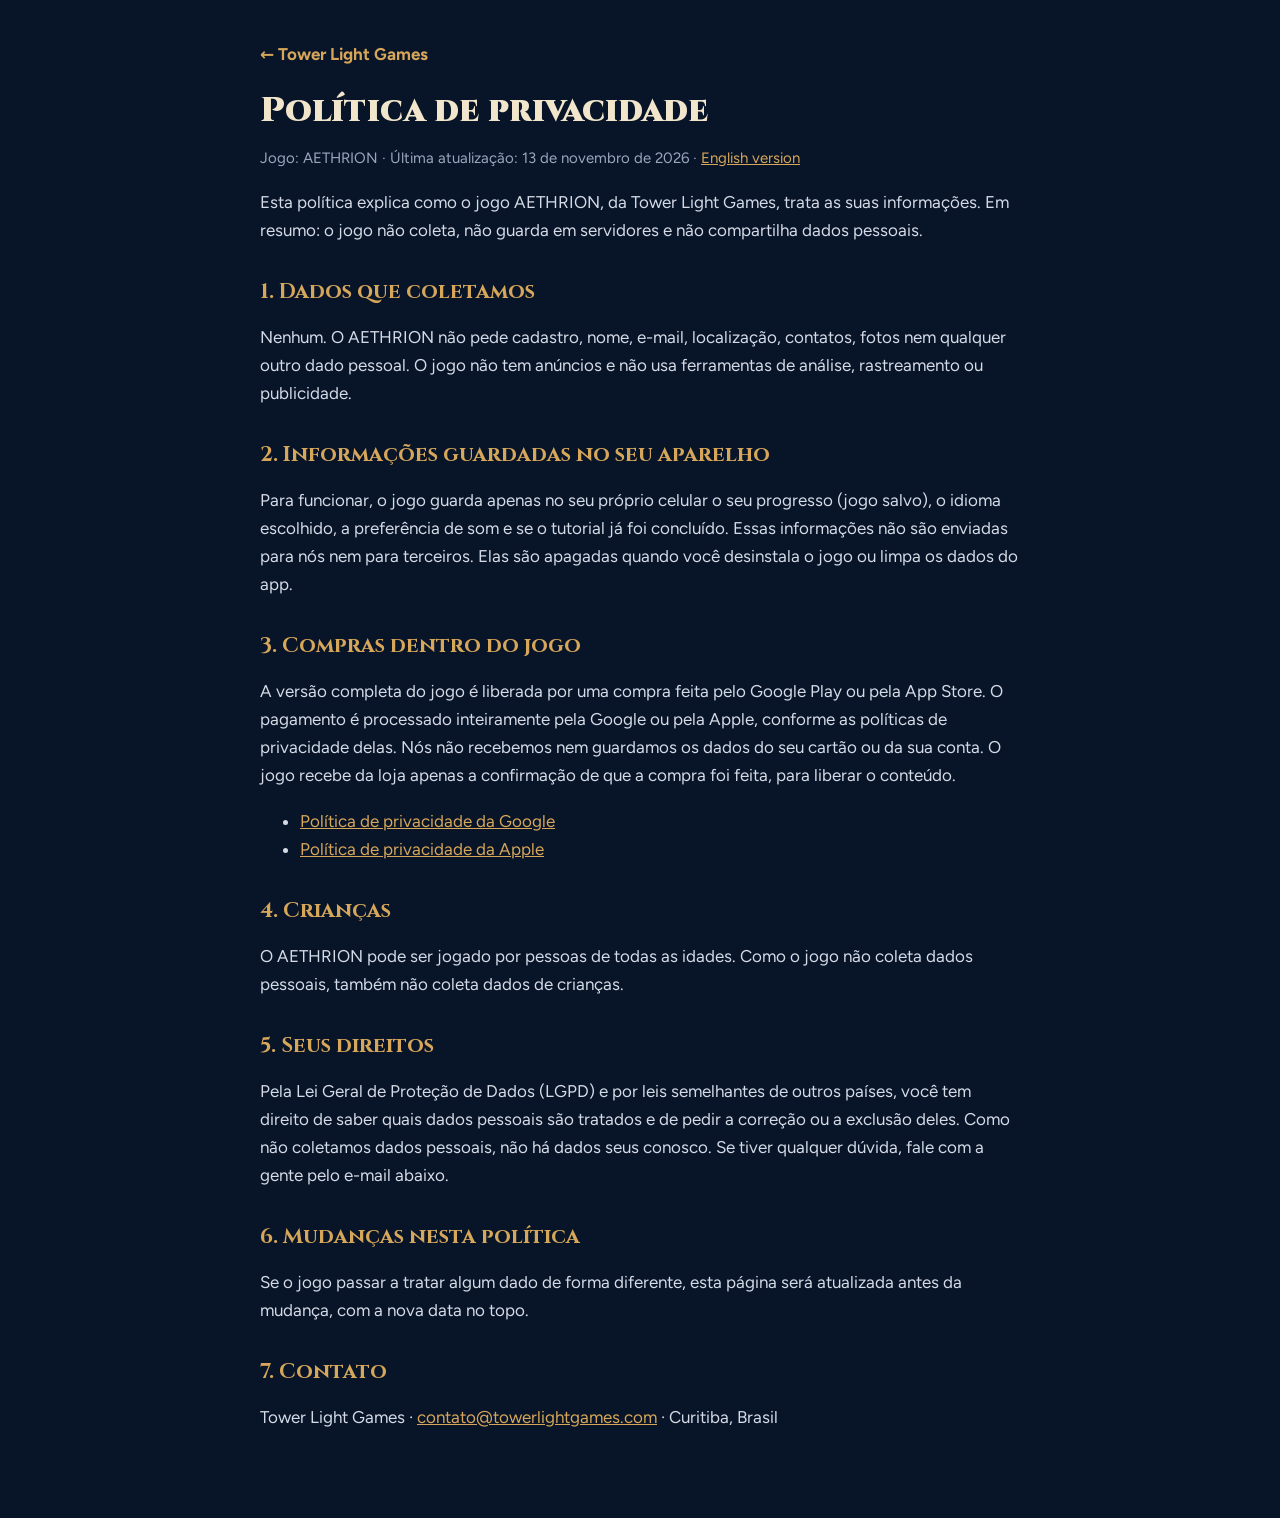
==== privacidade.html @ b9bf5fb4 "Site da Tower Light Games com política de privacidade Co-Authored-By: Claude Opus 5.5 <noreply@anthr" ====
<!DOCTYPE html>
<html lang="pt-BR">
<head>
<meta charset="utf-8">
<meta name="viewport" content="width=device-width, initial-scale=1">
<title>Política de privacidade · Tower Light Games</title>
<link rel="icon" href="img/favicon.png">
<style>
@font-face{font-family:Cinzel;font-weight:700;font-display:swap;src:url(fonts/cinzel-latin-700-normal.ttf)}
@font-face{font-family:Cinzel;font-weight:900;font-display:swap;src:url(fonts/cinzel-latin-900-normal.ttf)}
@font-face{font-family:Figtree;font-weight:400;font-display:swap;src:url(fonts/figtree-latin-400-normal.woff2)}
@font-face{font-family:Figtree;font-weight:600;font-display:swap;src:url(fonts/figtree-latin-600-normal.woff2)}
@font-face{font-family:Figtree;font-weight:700;font-display:swap;src:url(fonts/figtree-latin-700-normal.woff2)}
@font-face{font-family:Figtree;font-weight:800;font-display:swap;src:url(fonts/figtree-latin-800-normal.woff2)}
</style>
<style>
body{margin:0;background:#081428;color:#f1e6cc;font:17px/1.65 Figtree,system-ui,sans-serif}
main{max-width:760px;margin:0 auto;padding:40px 22px 70px}
a{color:#d6a75a}
.voltar{display:inline-block;margin-bottom:24px;font-weight:700;text-decoration:none}
h1{font:900 34px/1.15 Cinzel,serif;margin:0 0 6px}
h2{font:700 21px Cinzel,serif;margin:34px 0 8px;color:#d6a75a}
p,li{color:#d5dbe6}
.data{color:#9aa6bd;font-size:15px}
</style>
</head>
<body><main>
<a class="voltar" href="index.html">← Tower Light Games</a>
<h1>Política de privacidade</h1>
<p class="data">Jogo: AETHRION · Última atualização: 13 de novembro de 2026 · <a href="privacy.html">English version</a></p>
<p>Esta política explica como o jogo AETHRION, da Tower Light Games, trata as suas informações. Em resumo: o jogo não coleta, não guarda em servidores e não compartilha dados pessoais.</p>
<h2>1. Dados que coletamos</h2>
<p>Nenhum. O AETHRION não pede cadastro, nome, e-mail, localização, contatos, fotos nem qualquer outro dado pessoal. O jogo não tem anúncios e não usa ferramentas de análise, rastreamento ou publicidade.</p>
<h2>2. Informações guardadas no seu aparelho</h2>
<p>Para funcionar, o jogo guarda apenas no seu próprio celular o seu progresso (jogo salvo), o idioma escolhido, a preferência de som e se o tutorial já foi concluído. Essas informações não são enviadas para nós nem para terceiros. Elas são apagadas quando você desinstala o jogo ou limpa os dados do app.</p>
<h2>3. Compras dentro do jogo</h2>
<p>A versão completa do jogo é liberada por uma compra feita pelo Google Play ou pela App Store. O pagamento é processado inteiramente pela Google ou pela Apple, conforme as políticas de privacidade delas. Nós não recebemos nem guardamos os dados do seu cartão ou da sua conta. O jogo recebe da loja apenas a confirmação de que a compra foi feita, para liberar o conteúdo.</p>
<ul>
<li><a href="https://policies.google.com/privacy" rel="noopener">Política de privacidade da Google</a></li>
<li><a href="https://www.apple.com/br/legal/privacy/" rel="noopener">Política de privacidade da Apple</a></li>
</ul>
<h2>4. Crianças</h2>
<p>O AETHRION pode ser jogado por pessoas de todas as idades. Como o jogo não coleta dados pessoais, também não coleta dados de crianças.</p>
<h2>5. Seus direitos</h2>
<p>Pela Lei Geral de Proteção de Dados (LGPD) e por leis semelhantes de outros países, você tem direito de saber quais dados pessoais são tratados e de pedir a correção ou a exclusão deles. Como não coletamos dados pessoais, não há dados seus conosco. Se tiver qualquer dúvida, fale com a gente pelo e-mail abaixo.</p>
<h2>6. Mudanças nesta política</h2>
<p>Se o jogo passar a tratar algum dado de forma diferente, esta página será atualizada antes da mudança, com a nova data no topo.</p>
<h2>7. Contato</h2>
<p>Tower Light Games · <a href="mailto:contato@towerlightgames.com">contato@towerlightgames.com</a> · Curitiba, Brasil</p>
</main></body></html>
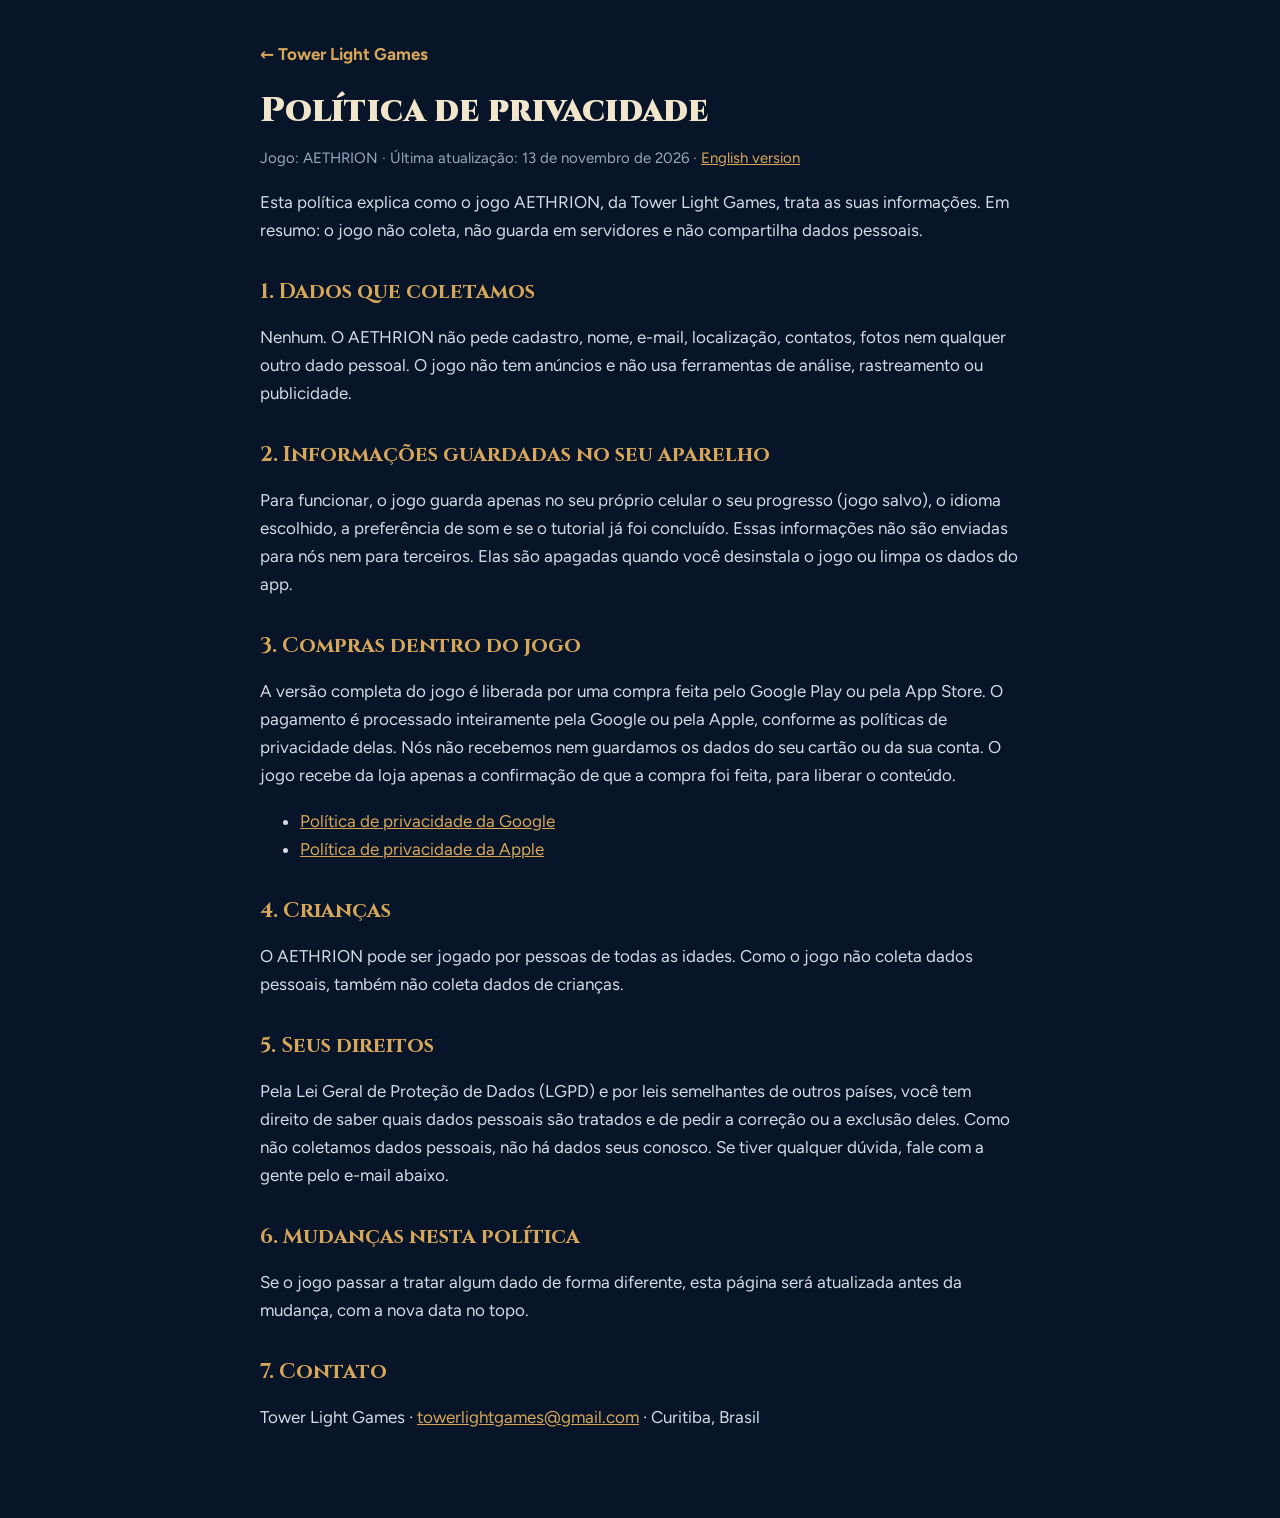
==== commit 19729a2e: "Contato da produtora: towerlightgames@gmail.com Co-Authored-By: Claude Opus 5.5 <noreply@anthropic.c" ====
--- a/privacidade.html
+++ b/privacidade.html
@@ -46,5 +46,5 @@
 <h2>6. Mudanças nesta política</h2>
 <p>Se o jogo passar a tratar algum dado de forma diferente, esta página será atualizada antes da mudança, com a nova data no topo.</p>
 <h2>7. Contato</h2>
-<p>Tower Light Games · <a href="mailto:contato@towerlightgames.com">contato@towerlightgames.com</a> · Curitiba, Brasil</p>
+<p>Tower Light Games · <a href="mailto:towerlightgames@gmail.com">towerlightgames@gmail.com</a> · Curitiba, Brasil</p>
 </main></body></html>
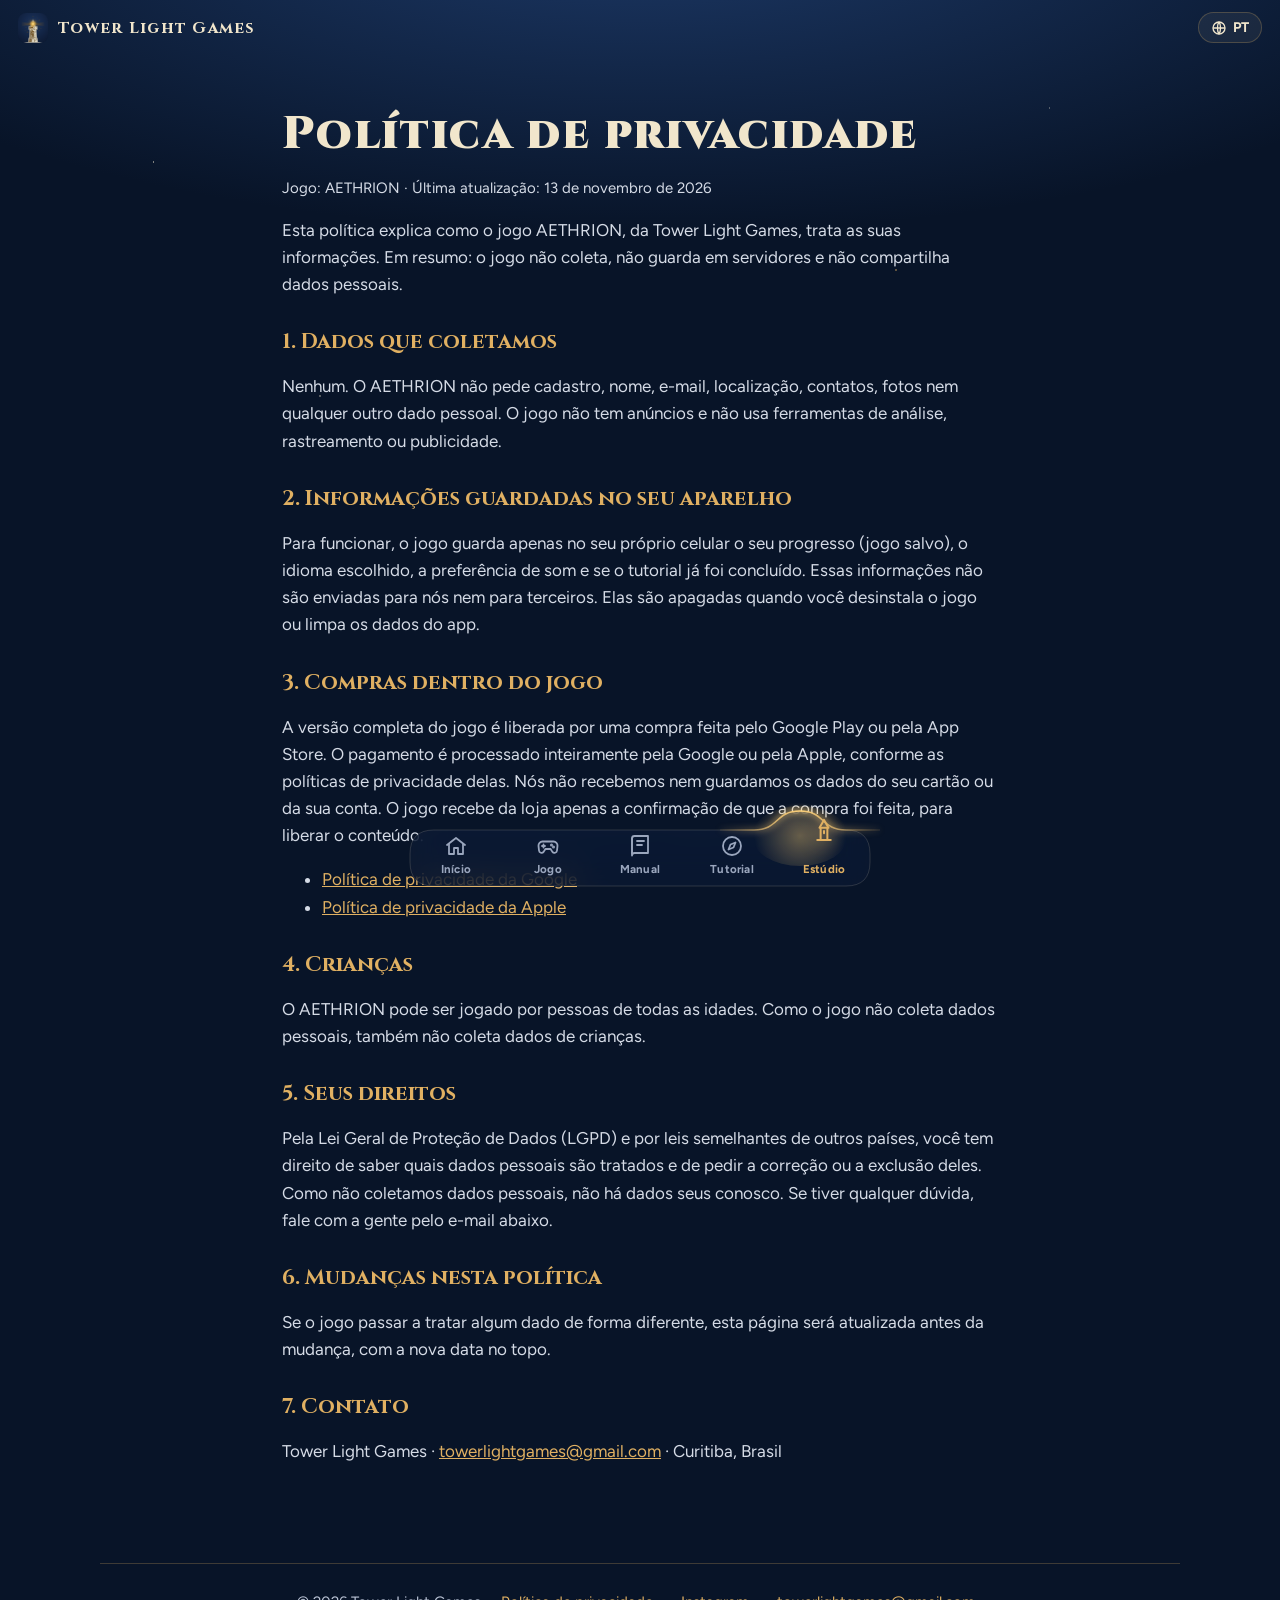
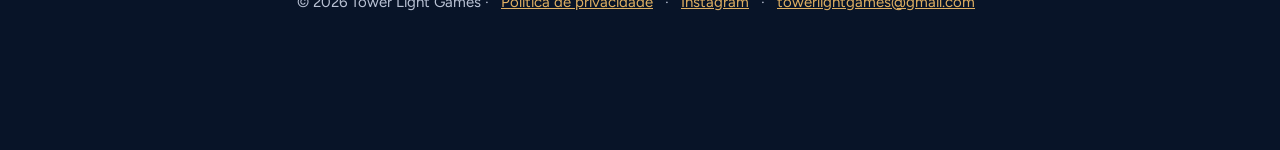
==== commit 66aa4650: "Novo site: menu de vidro, manual com os cards do jogo, tutorial ilustrado e 6 idiomas Co-Authored-By" ====
--- a/privacidade.html
+++ b/privacidade.html
@@ -2,49 +2,35 @@
 <html lang="pt-BR">
 <head>
 <meta charset="utf-8">
-<meta name="viewport" content="width=device-width, initial-scale=1">
+<meta name="viewport" content="width=device-width, initial-scale=1, viewport-fit=cover">
 <title>Política de privacidade · Tower Light Games</title>
+<meta name="description" content="Tower Light Games é um estúdio indie brasileiro de jogos de fantasia para celular. Conheça AETHRION, nosso tower defense.">
+<meta name="theme-color" content="#081428">
 <link rel="icon" href="img/favicon.png">
-<style>
-@font-face{font-family:Cinzel;font-weight:700;font-display:swap;src:url(fonts/cinzel-latin-700-normal.ttf)}
-@font-face{font-family:Cinzel;font-weight:900;font-display:swap;src:url(fonts/cinzel-latin-900-normal.ttf)}
-@font-face{font-family:Figtree;font-weight:400;font-display:swap;src:url(fonts/figtree-latin-400-normal.woff2)}
-@font-face{font-family:Figtree;font-weight:600;font-display:swap;src:url(fonts/figtree-latin-600-normal.woff2)}
-@font-face{font-family:Figtree;font-weight:700;font-display:swap;src:url(fonts/figtree-latin-700-normal.woff2)}
-@font-face{font-family:Figtree;font-weight:800;font-display:swap;src:url(fonts/figtree-latin-800-normal.woff2)}
-</style>
-<style>
-body{margin:0;background:#081428;color:#f1e6cc;font:17px/1.65 Figtree,system-ui,sans-serif}
-main{max-width:760px;margin:0 auto;padding:40px 22px 70px}
-a{color:#d6a75a}
-.voltar{display:inline-block;margin-bottom:24px;font-weight:700;text-decoration:none}
-h1{font:900 34px/1.15 Cinzel,serif;margin:0 0 6px}
-h2{font:700 21px Cinzel,serif;margin:34px 0 8px;color:#d6a75a}
-p,li{color:#d5dbe6}
-.data{color:#9aa6bd;font-size:15px}
-</style>
+<link rel="apple-touch-icon" href="img/apple-touch-icon.png">
+<meta property="og:title" content="Política de privacidade · Tower Light Games">
+<meta property="og:description" content="Tower Light Games é um estúdio indie brasileiro de jogos de fantasia para celular. Conheça AETHRION, nosso tower defense.">
+<meta property="og:image" content="https://towerlightgames.com/img/aethrion_icone.jpg">
+<link rel="stylesheet" href="assets/site.css">
 </head>
-<body><main>
-<a class="voltar" href="index.html">← Tower Light Games</a>
-<h1>Política de privacidade</h1>
-<p class="data">Jogo: AETHRION · Última atualização: 13 de novembro de 2026 · <a href="privacy.html">English version</a></p>
-<p>Esta política explica como o jogo AETHRION, da Tower Light Games, trata as suas informações. Em resumo: o jogo não coleta, não guarda em servidores e não compartilha dados pessoais.</p>
-<h2>1. Dados que coletamos</h2>
-<p>Nenhum. O AETHRION não pede cadastro, nome, e-mail, localização, contatos, fotos nem qualquer outro dado pessoal. O jogo não tem anúncios e não usa ferramentas de análise, rastreamento ou publicidade.</p>
-<h2>2. Informações guardadas no seu aparelho</h2>
-<p>Para funcionar, o jogo guarda apenas no seu próprio celular o seu progresso (jogo salvo), o idioma escolhido, a preferência de som e se o tutorial já foi concluído. Essas informações não são enviadas para nós nem para terceiros. Elas são apagadas quando você desinstala o jogo ou limpa os dados do app.</p>
-<h2>3. Compras dentro do jogo</h2>
-<p>A versão completa do jogo é liberada por uma compra feita pelo Google Play ou pela App Store. O pagamento é processado inteiramente pela Google ou pela Apple, conforme as políticas de privacidade delas. Nós não recebemos nem guardamos os dados do seu cartão ou da sua conta. O jogo recebe da loja apenas a confirmação de que a compra foi feita, para liberar o conteúdo.</p>
-<ul>
-<li><a href="https://policies.google.com/privacy" rel="noopener">Política de privacidade da Google</a></li>
-<li><a href="https://www.apple.com/br/legal/privacy/" rel="noopener">Política de privacidade da Apple</a></li>
-</ul>
-<h2>4. Crianças</h2>
-<p>O AETHRION pode ser jogado por pessoas de todas as idades. Como o jogo não coleta dados pessoais, também não coleta dados de crianças.</p>
-<h2>5. Seus direitos</h2>
-<p>Pela Lei Geral de Proteção de Dados (LGPD) e por leis semelhantes de outros países, você tem direito de saber quais dados pessoais são tratados e de pedir a correção ou a exclusão deles. Como não coletamos dados pessoais, não há dados seus conosco. Se tiver qualquer dúvida, fale com a gente pelo e-mail abaixo.</p>
-<h2>6. Mudanças nesta política</h2>
-<p>Se o jogo passar a tratar algum dado de forma diferente, esta página será atualizada antes da mudança, com a nova data no topo.</p>
-<h2>7. Contato</h2>
-<p>Tower Light Games · <a href="mailto:towerlightgames@gmail.com">towerlightgames@gmail.com</a> · Curitiba, Brasil</p>
-</main></body></html>
+<body data-pagina="privacidade" data-titulo="priv" data-padrao="pt">
+<main>
+<section class="pagina texto">
+  <h1 data-i="titulo" style="font-size:clamp(30px,5vw,46px)">Política de privacidade</h1>
+  <p class="data" data-i="data">Jogo: AETHRION · Última atualização: 13 de novembro de 2026</p>
+  <p data-i="intro">Esta política explica como o jogo AETHRION, da Tower Light Games, trata as suas informações. Em resumo: o jogo não coleta, não guarda em servidores e não compartilha dados pessoais.</p>
+  <h3 data-i="s1t">1. Dados que coletamos</h3><p data-i="s1">Nenhum. O AETHRION não pede cadastro, nome, e-mail, localização, contatos, fotos nem qualquer outro dado pessoal. O jogo não tem anúncios e não usa ferramentas de análise, rastreamento ou publicidade.</p>
+  <h3 data-i="s2t">2. Informações guardadas no seu aparelho</h3><p data-i="s2">Para funcionar, o jogo guarda apenas no seu próprio celular o seu progresso (jogo salvo), o idioma escolhido, a preferência de som e se o tutorial já foi concluído. Essas informações não são enviadas para nós nem para terceiros. Elas são apagadas quando você desinstala o jogo ou limpa os dados do app.</p>
+  <h3 data-i="s3t">3. Compras dentro do jogo</h3><p data-i="s3">A versão completa do jogo é liberada por uma compra feita pelo Google Play ou pela App Store. O pagamento é processado inteiramente pela Google ou pela Apple, conforme as políticas de privacidade delas. Nós não recebemos nem guardamos os dados do seu cartão ou da sua conta. O jogo recebe da loja apenas a confirmação de que a compra foi feita, para liberar o conteúdo.</p>
+  <ul><li><a href="https://policies.google.com/privacy" rel="noopener" data-i="gpriv">Política de privacidade da Google</a></li><li><a href="https://www.apple.com/legal/privacy/" rel="noopener" data-i="apriv">Política de privacidade da Apple</a></li></ul>
+  <h3 data-i="s4t">4. Crianças</h3><p data-i="s4">O AETHRION pode ser jogado por pessoas de todas as idades. Como o jogo não coleta dados pessoais, também não coleta dados de crianças.</p>
+  <h3 data-i="s5t">5. Seus direitos</h3><p data-i="s5">Pela Lei Geral de Proteção de Dados (LGPD) e por leis semelhantes de outros países, você tem direito de saber quais dados pessoais são tratados e de pedir a correção ou a exclusão deles. Como não coletamos dados pessoais, não há dados seus conosco. Se tiver qualquer dúvida, fale com a gente pelo e-mail abaixo.</p>
+  <h3 data-i="s6t">6. Mudanças nesta política</h3><p data-i="s6">Se o jogo passar a tratar algum dado de forma diferente, esta página será atualizada antes da mudança, com a nova data no topo.</p>
+  <h3 data-i="s7t">7. Contato</h3><p>Tower Light Games · <a href="mailto:towerlightgames@gmail.com">towerlightgames@gmail.com</a> · <span data-i="cidade">Curitiba, Brasil</span></p>
+</section>
+</main>
+<footer>© 2026 Tower Light Games · <a href="privacidade.html" data-i="priv">Política de privacidade</a> · <a href="https://www.instagram.com/towerlightgames" rel="noopener">Instagram</a> · <a href="mailto:towerlightgames@gmail.com">towerlightgames@gmail.com</a></footer>
+<script src="assets/i18n.js"></script>
+<script src="assets/site.js"></script>
+</body>
+</html>
--- a/assets/site.css
+++ b/assets/site.css
@@ -0,0 +1,137 @@
+/* Tower Light Games: céu noturno azul-marinho com a luz dourada da torre */
+@font-face{font-family:Cinzel;font-weight:700;font-display:swap;src:url(../fonts/cinzel-latin-700-normal.ttf)}
+@font-face{font-family:Cinzel;font-weight:900;font-display:swap;src:url(../fonts/cinzel-latin-900-normal.ttf)}
+@font-face{font-family:Figtree;font-weight:400;font-display:swap;src:url(../fonts/figtree-latin-400-normal.woff2)}
+@font-face{font-family:Figtree;font-weight:600;font-display:swap;src:url(../fonts/figtree-latin-600-normal.woff2)}
+@font-face{font-family:Figtree;font-weight:700;font-display:swap;src:url(../fonts/figtree-latin-700-normal.woff2)}
+@font-face{font-family:Figtree;font-weight:800;font-display:swap;src:url(../fonts/figtree-latin-800-normal.woff2)}
+:root{--navy:#0f2140;--deep:#081428;--gold:#e0b062;--gold2:#c8862a;--cream:#f1e6cc;--soft:#b9c2d4;--line:rgba(224,176,98,.25);--glass:rgba(14,26,50,.62)}
+*{box-sizing:border-box}
+html{scroll-behavior:smooth;scroll-padding-top:70px}
+body{margin:0;background:var(--deep);color:var(--cream);font:17px/1.6 Figtree,system-ui,sans-serif;padding-bottom:110px;
+  background-image:radial-gradient(120% 60% at 50% -10%,#1d3a69 0%,transparent 60%),radial-gradient(1.5px 1.5px at 12% 18%,#f1e6cc88 50%,transparent 51%),radial-gradient(1.5px 1.5px at 82% 12%,#f1e6cc66 50%,transparent 51%),radial-gradient(2px 2px at 70% 30%,#e0b06266 50%,transparent 51%),radial-gradient(1.5px 1.5px at 25% 44%,#f1e6cc55 50%,transparent 51%);background-attachment:fixed}
+a{color:var(--gold)}
+img{max-width:100%;height:auto}
+button{font-family:inherit}
+:focus-visible{outline:2px solid var(--gold);outline-offset:3px}
+
+/* topo: marca e idioma */
+.topo{position:fixed;top:0;left:0;right:0;z-index:30;display:flex;align-items:center;justify-content:space-between;padding:12px 18px;transition:background .3s,border-color .3s;border-bottom:1px solid transparent}
+.topo.solid{background:rgba(8,20,40,.78);-webkit-backdrop-filter:blur(12px);backdrop-filter:blur(12px);border-color:var(--line)}
+.topo a.marca{display:flex;align-items:center;gap:10px;color:var(--cream);text-decoration:none;font:700 16px Cinzel,serif;letter-spacing:.08em}
+.topo a.marca img{width:30px;height:30px;border-radius:8px}
+.idioma{position:relative}
+.idioma>button{display:flex;align-items:center;gap:6px;background:rgba(241,230,204,.06);border:1px solid var(--line);color:var(--cream);border-radius:20px;padding:6px 12px;font-weight:700;font-size:14px;cursor:pointer}
+.idioma ul{position:absolute;right:0;top:calc(100% + 8px);margin:0;padding:6px;list-style:none;background:rgba(10,22,44,.96);border:1px solid var(--line);border-radius:14px;min-width:170px;box-shadow:0 14px 40px rgba(0,0,0,.5);display:none}
+.idioma.open ul{display:block}
+.idioma li button{width:100%;text-align:left;background:none;border:0;color:var(--soft);padding:9px 12px;border-radius:9px;font-size:15px;font-weight:600;cursor:pointer}
+.idioma li button:hover,.idioma li button[aria-current="true"]{background:rgba(224,176,98,.14);color:var(--cream)}
+
+/* menu de vidro com recorte curvo e brilho */
+.nav{position:fixed;left:50%;bottom:14px;transform:translateX(-50%);width:min(460px,calc(100% - 20px));height:76px;z-index:40;user-select:none;-webkit-user-select:none}
+.nav .vidro{position:absolute;inset:0;background:var(--glass);-webkit-backdrop-filter:blur(16px) saturate(140%);backdrop-filter:blur(16px) saturate(140%)}
+.nav svg{position:absolute;inset:0;width:100%;height:100%;overflow:visible;pointer-events:none}
+.nav .itens{position:absolute;left:0;right:0;bottom:0;height:58px;display:flex}
+.nav a{flex:1;display:flex;flex-direction:column;align-items:center;justify-content:flex-end;gap:2px;padding-bottom:8px;color:#9aa6bd;text-decoration:none;font-size:11.5px;font-weight:700;letter-spacing:.02em;position:relative;-webkit-tap-highlight-color:transparent}
+.nav a svg{position:static;width:24px;height:24px;transition:transform .35s cubic-bezier(.3,1.4,.5,1),color .3s,filter .3s}
+.nav a span{transition:color .3s}
+.nav a.on{color:var(--cream)}
+.nav a.on svg{transform:translateY(-16px) scale(1.12);color:var(--gold);filter:drop-shadow(0 0 8px rgba(255,200,110,.75))}
+.nav a.on span{color:var(--gold)}
+
+/* blocos */
+main{display:block}
+section{max-width:1080px;margin:0 auto;padding:90px 22px 40px}
+.eb{font:800 13px Figtree;letter-spacing:.22em;text-transform:uppercase;color:var(--gold)}
+h1,h2{font-family:Cinzel,serif;font-weight:900;line-height:1.08;letter-spacing:.03em;margin:10px 0 16px}
+h1{font-size:clamp(34px,7vw,64px)}
+h2{font-size:clamp(30px,5.5vw,52px)}
+.lead{color:var(--soft);font-size:19px;max-width:640px}
+.btns{display:flex;gap:12px;flex-wrap:wrap;margin-top:26px}
+.btn{display:inline-flex;align-items:center;gap:8px;padding:13px 22px;border-radius:30px;font-weight:800;text-decoration:none;font-size:16px}
+.btn.ouro{background:linear-gradient(180deg,#f0c472,#c8862a);color:#1a1206;box-shadow:0 8px 24px rgba(224,160,70,.35)}
+.btn.vidro{border:1px solid var(--line);color:var(--cream);background:rgba(241,230,204,.05)}
+
+.hero{min-height:92vh;display:grid;place-items:center;text-align:center;padding-top:100px}
+.hero .logo{width:min(440px,78vw);filter:drop-shadow(0 20px 40px rgba(0,0,0,.45))}
+.hero .lead{margin:16px auto 0}
+.hero .btns{justify-content:center}
+
+.jogo{display:grid;grid-template-columns:1.05fr 1fr;gap:44px;align-items:center}
+.jogo .icone{width:112px;border-radius:26px;box-shadow:0 10px 30px rgba(0,0,0,.5);margin-bottom:14px}
+.jogo p{color:#d5dbe6}
+.breve{display:inline-block;margin-top:10px;border:1px solid var(--gold);color:var(--gold);border-radius:30px;padding:7px 16px;font-weight:700;font-size:15px}
+.telas{display:flex;gap:10px;justify-content:center}
+.telas img{width:19%;border-radius:12px;border:3px solid #1b120a;box-shadow:0 12px 26px rgba(0,0,0,.5)}
+.telas img:nth-child(odd){transform:translateY(20px)}
+.feat{display:grid;grid-template-columns:repeat(4,1fr);gap:14px;margin-top:10px}
+.feat div{border:1px solid var(--line);border-radius:16px;padding:18px;background:rgba(241,230,204,.035)}
+.feat b{display:block;font:900 36px/1 Cinzel,serif;color:var(--gold)}
+.feat span{color:var(--soft);font-size:15px}
+.estudio{display:grid;grid-template-columns:180px 1fr;gap:32px;align-items:center}
+.estudio img{width:180px;border-radius:26px}
+footer{max-width:1080px;margin:40px auto 0;border-top:1px solid var(--line);padding:26px 22px;text-align:center;color:var(--soft);font-size:15px}
+footer a{margin:0 8px}
+
+/* manual */
+.pagina{padding-top:100px}
+.controles{position:sticky;top:57px;z-index:20;background:rgba(8,20,40,.88);-webkit-backdrop-filter:blur(12px);backdrop-filter:blur(12px);border-bottom:1px solid var(--line);margin:0 -22px 18px;padding:10px 22px}
+.abas{display:flex;gap:8px;overflow-x:auto;scrollbar-width:none;padding-bottom:2px}
+.abas::-webkit-scrollbar{display:none}
+.abas button{flex:none;border:1px solid var(--line);background:rgba(241,230,204,.04);color:var(--soft);border-radius:20px;padding:8px 16px;font-weight:700;font-size:15px;cursor:pointer}
+.abas button[aria-selected="true"]{background:linear-gradient(180deg,#f0c472,#c8862a);color:#1a1206;border-color:transparent}
+.dif{display:flex;align-items:center;gap:8px;margin-top:10px;font-size:13px;color:var(--soft);flex-wrap:wrap}
+.dif button{border:1px solid var(--line);background:none;color:var(--soft);border-radius:14px;padding:4px 12px;font-weight:700;font-size:13px;cursor:pointer}
+.dif button[aria-pressed="true"]{background:rgba(224,176,98,.18);color:var(--cream);border-color:var(--gold)}
+.nota{color:var(--soft);font-size:15px;margin:0 0 14px}
+.cards{display:grid;grid-template-columns:repeat(auto-fill,minmax(min(100%,470px),1fr));gap:14px}
+/* cards iguais aos da ajuda do jogo, em tamanho de site */
+.hc{display:flex;flex-wrap:wrap;gap:14px;background:linear-gradient(180deg,rgba(31,24,18,.96),rgba(24,19,14,.96));border:1px solid #6b5332;border-radius:18px;padding:16px;text-align:left;position:relative;overflow:hidden}
+.hc.chefe{border-color:#c8862a;box-shadow:0 0 0 1px #c8862a55 inset,0 10px 30px rgba(200,134,42,.12)}
+.hc .im{width:96px;height:96px;flex:none;display:flex;align-items:center;justify-content:center;background:radial-gradient(#3a2c1e,#1f1812 70%);border-radius:14px}
+.hc .im img{max-width:88px;max-height:88px}
+.hc .tx{flex:1;min-width:200px}
+.hc h4{margin:0 0 2px;font:700 20px Cinzel,serif;color:#f0a838}
+.hc .tp{font-size:13px;opacity:.78;margin-bottom:8px}
+.hc .st{display:grid;grid-template-columns:1fr 1fr;gap:3px 12px;font-size:14px}
+.hc .st b{color:#f3e2bf}.hc .st span{opacity:.9}
+.hc .st small{display:block;font-size:11px;opacity:.6;font-weight:400}
+.hc .ut{width:100%;border-collapse:collapse;margin-top:4px;font-size:14px;text-align:center}
+.hc .ut th{font-weight:700;color:#f0a838;font-size:12px;padding:5px 3px;border-bottom:1px solid #6b5332}
+.hc .ut td{padding:6px 3px;border-bottom:1px solid #3a2c1e}
+.hc .ut td:first-child,.hc .ut th:first-child{text-align:left}
+.hc .ut td.bs{opacity:.7}.hc .ut td.ga{color:#bff0a0;font-weight:700}
+.hc .ut tr.pr td{color:#f3e2bf;opacity:.9;border-bottom:none}
+.hc .uo{width:100%;font-size:13px;opacity:.8;line-height:1.45}
+.hc .tg{display:inline-block;font-size:13px;line-height:1.35;padding:4px 9px;border-radius:10px;margin:7px 5px 0 0;background:#3a2c1e}
+.hc .tg.bom{background:#2f4a22;color:#dff5c8}.hc .tg.ruim{background:#5a2a20;color:#ffd9cc}.hc .tg.poder{background:#3d2a55;color:#eadcff}
+.hc.oculto>*:not(.revelar){filter:blur(14px);opacity:.55;pointer-events:none}
+.revelar{position:absolute;inset:0;display:flex;align-items:center;justify-content:center;background:none;border:0;color:var(--cream);font-weight:800;font-size:15px;cursor:pointer;z-index:2}
+.revelar span{background:rgba(8,20,40,.82);border:1px solid var(--gold);border-radius:24px;padding:10px 18px}
+
+/* tutorial */
+.passos{display:grid;gap:22px;margin-top:20px}
+.passo{display:grid;grid-template-columns:230px 1fr;gap:28px;align-items:center;border:1px solid var(--line);border-radius:22px;padding:20px;background:rgba(241,230,204,.03)}
+.passo .tela{width:230px;border-radius:22px;border:4px solid #1b120a;box-shadow:0 16px 34px rgba(0,0,0,.5);aspect-ratio:390/844;object-fit:cover;background:#1a1410}
+.passo .num{font:900 15px Cinzel,serif;color:var(--gold);letter-spacing:.12em;text-transform:uppercase}
+.passo h3{font:900 clamp(22px,3.4vw,30px)/1.15 Cinzel,serif;margin:6px 0 10px}
+.passo p{color:#d5dbe6;margin:0 0 10px}
+.passo p b{color:var(--gold)}
+
+/* privacidade */
+.texto{max-width:760px}
+.texto h3{font:700 21px Cinzel,serif;margin:30px 0 8px;color:var(--gold)}
+.texto p,.texto li{color:#d5dbe6}
+.data{color:#9aa6bd;font-size:15px}
+
+@media (max-width:760px){
+  section{padding-top:70px}
+  .jogo,.estudio{grid-template-columns:1fr}
+  .feat{grid-template-columns:1fr 1fr}
+  .estudio img{width:130px}
+  .passo{grid-template-columns:1fr;justify-items:center;text-align:left}
+  .passo .tela{width:min(260px,72vw)}
+  .controles{top:55px}
+  .hc .im{width:76px;height:76px}.hc .im img{max-width:70px;max-height:70px}
+}
+@media (prefers-reduced-motion:reduce){*{transition:none!important;scroll-behavior:auto!important}}
